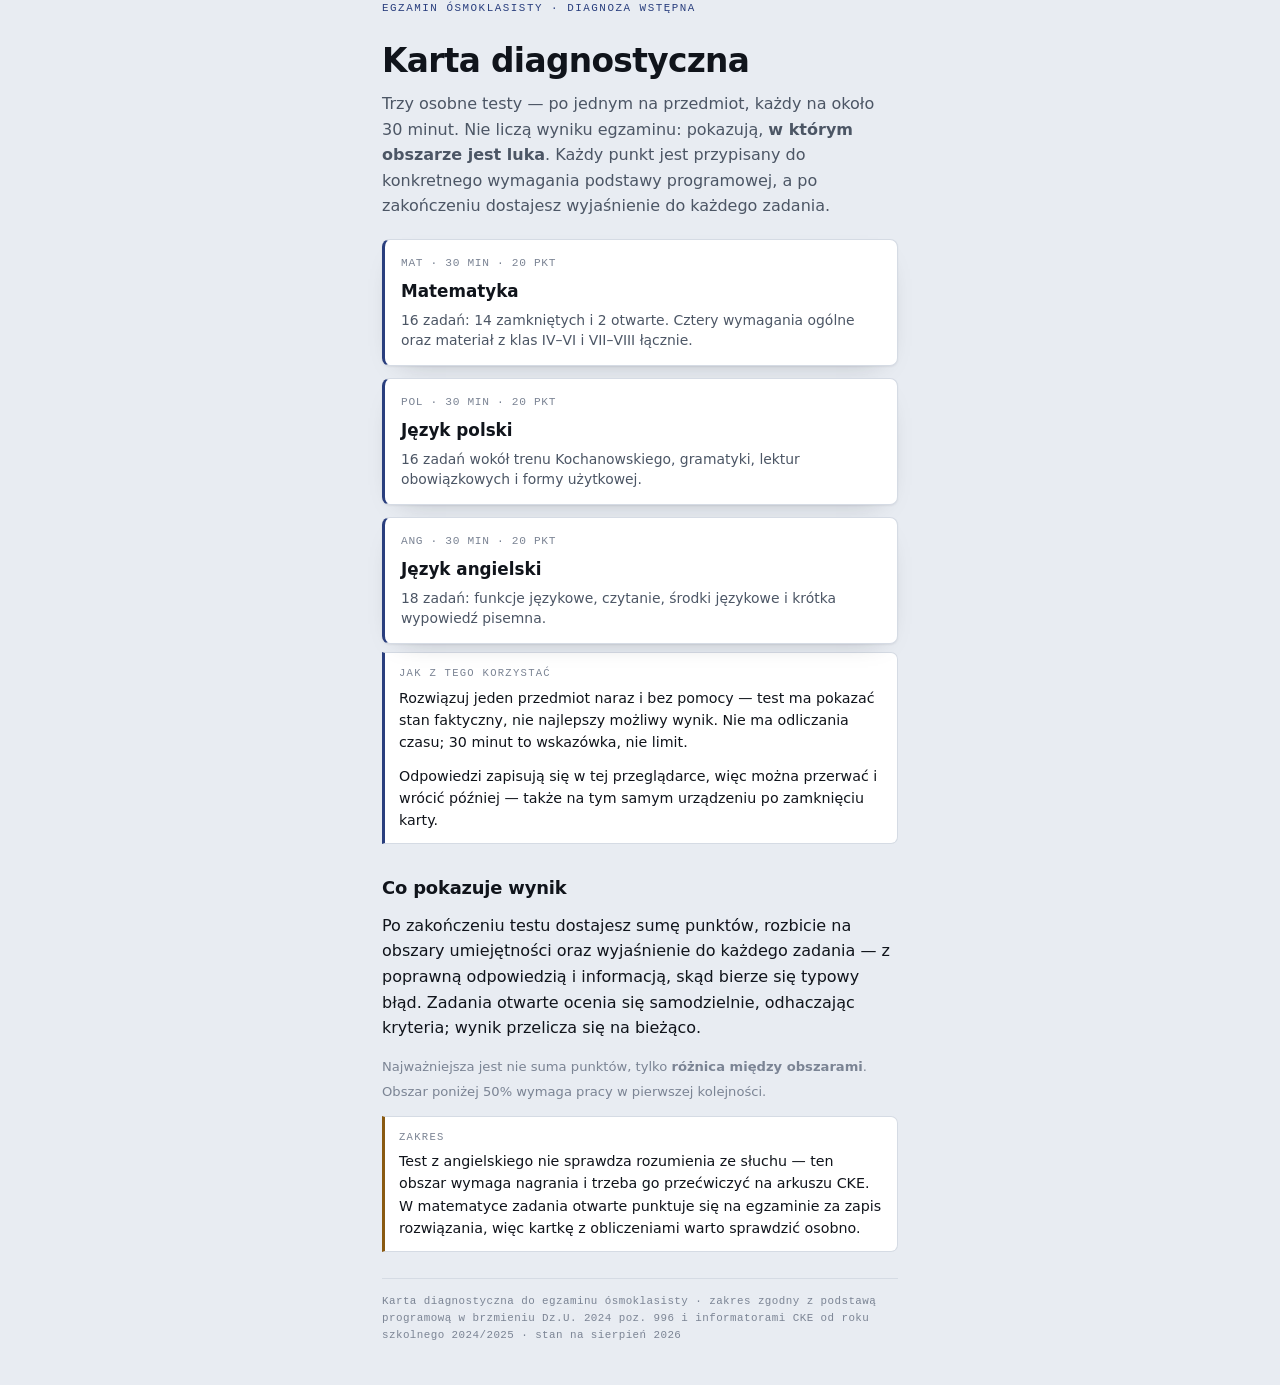
==== index.html @ 4a3c2d51 "Karta diagnostyczna E8 — trzy testy diagnostyczne Statyczna strona z trzema niezależnymi testami wst" ====
<!doctype html>
<html lang="pl">
<head>
<meta charset="utf-8">
<meta name="viewport" content="width=device-width, initial-scale=1">
<title>Karta diagnostyczna E8</title>
<meta name="description" content="Trzy krótkie testy diagnostyczne do egzaminu ósmoklasisty — matematyka, język polski, język angielski. Po 30 minut na przedmiot.">
<meta name="color-scheme" content="light dark">
<link rel="icon" href="data:image/svg+xml,%3Csvg xmlns='http://www.w3.org/2000/svg' viewBox='0 0 32 32'%3E%3Crect width='32' height='32' rx='6' fill='%232a3f7e'/%3E%3Ctext x='16' y='23' font-family='monospace' font-size='17' font-weight='700' fill='%23ffffff' text-anchor='middle'%3EE8%3C/text%3E%3C/svg%3E">
<link rel="stylesheet" href="assets/styl.css">
</head>
<body>

<div class="wrap">
<main>

  <p class="eyebrow">Egzamin ósmoklasisty · diagnoza wstępna</p>
  <h1>Karta diagnostyczna</h1>
  <p class="lede">Trzy osobne testy — po jednym na przedmiot, każdy na około 30 minut. Nie liczą wyniku egzaminu: pokazują, <b>w którym obszarze jest luka</b>. Każdy punkt jest przypisany do konkretnego wymagania podstawy programowej, a po zakończeniu dostajesz wyjaśnienie do każdego zadania.</p>

  <div class="pick">
    <a href="matematyka.html">
      <span class="meta">MAT · 30 min · 20 pkt</span>
      <span class="nm">Matematyka</span>
      <span class="desc">16 zadań: 14 zamkniętych i 2 otwarte. Cztery wymagania ogólne oraz materiał z klas IV–VI i VII–VIII łącznie.</span>
      <span class="state" data-state="mat"></span>
    </a>
    <a href="polski.html">
      <span class="meta">POL · 30 min · 20 pkt</span>
      <span class="nm">Język polski</span>
      <span class="desc">16 zadań wokół trenu Kochanowskiego, gramatyki, lektur obowiązkowych i formy użytkowej.</span>
      <span class="state" data-state="pol"></span>
    </a>
    <a href="angielski.html">
      <span class="meta">ANG · 30 min · 20 pkt</span>
      <span class="nm">Język angielski</span>
      <span class="desc">18 zadań: funkcje językowe, czytanie, środki językowe i krótka wypowiedź pisemna.</span>
      <span class="state" data-state="ang"></span>
    </a>
  </div>

  <div class="note"><span class="lbl">Jak z tego korzystać</span>
  <p>Rozwiązuj jeden przedmiot naraz i bez pomocy — test ma pokazać stan faktyczny, nie najlepszy możliwy wynik. Nie ma odliczania czasu; 30 minut to wskazówka, nie limit.</p>
  <p>Odpowiedzi zapisują się w tej przeglądarce, więc można przerwać i wrócić później — także na tym samym urządzeniu po zamknięciu karty.</p></div>

  <h2>Co pokazuje wynik</h2>
  <p>Po zakończeniu testu dostajesz sumę punktów, rozbicie na obszary umiejętności oraz wyjaśnienie do każdego zadania — z poprawną odpowiedzią i informacją, skąd bierze się typowy błąd. Zadania otwarte ocenia się samodzielnie, odhaczając kryteria; wynik przelicza się na bieżąco.</p>
  <p class="muted"><small>Najważniejsza jest nie suma punktów, tylko <b>różnica między obszarami</b>. Obszar poniżej 50% wymaga pracy w pierwszej kolejności.</small></p>

  <div class="note warn"><span class="lbl">Zakres</span>
  <p>Test z angielskiego nie sprawdza rozumienia ze słuchu — ten obszar wymaga nagrania i trzeba go przećwiczyć na arkuszu CKE. W matematyce zadania otwarte punktuje się na egzaminie za zapis rozwiązania, więc kartkę z obliczeniami warto sprawdzić osobno.</p></div>

  <div id="clrbox" hidden>
    <button class="btn ghost wide" id="clr">Wyczyść zapisane odpowiedzi</button>
  </div>

</main>

<footer>
  Karta diagnostyczna do egzaminu ósmoklasisty · zakres zgodny z podstawą programową w brzmieniu Dz.U. 2024 poz. 996 i informatorami CKE od roku szkolnego 2024/2025 · stan na sierpień 2026
</footer>
</div>

<script src="assets/index.js"></script>
</body>
</html>
---- assets/styl.css ----
/* Karta diagnostyczna E8 — arkusz wspólny dla wszystkich podstron */

:root {
  --paper:    #e8ecf2;
  --sheet:    #ffffff;
  --sheet-2:  #f3f6fa;
  --ink:      #10141b;
  --ink-2:    #4c5665;
  --ink-3:    #7b8494;
  --rule:     #d5dbe4;
  --rule-2:   #aeb8c6;
  --accent:   #2a3f7e;
  --accent-2: #e3e9f6;
  --on-accent:#ffffff;
  --ok:       #1d6a4a;
  --ok-2:     #e0efe8;
  --bad:      #a12d26;
  --bad-2:    #f8e7e5;
  --warn:     #8a5a12;
  --warn-2:   #f7edda;
  --shadow:   0 1px 2px rgba(16,20,27,.06), 0 10px 28px -20px rgba(16,20,27,.4);

  --sans: system-ui, -apple-system, "Segoe UI", Roboto, "Helvetica Neue", Arial, sans-serif;
  --serif: Georgia, "Iowan Old Style", "Palatino Linotype", "Times New Roman", serif;
  --mono: ui-monospace, "Cascadia Mono", "SFMono-Regular", Menlo, Consolas, monospace;
}

@media (prefers-color-scheme: dark) {
  :root:not([data-theme="light"]) {
    --paper:    #0e1116;
    --sheet:    #161a21;
    --sheet-2:  #1d222b;
    --ink:      #e5e9f0;
    --ink-2:    #aab3c1;
    --ink-3:    #7f8896;
    --rule:     #282e38;
    --rule-2:   #3c4450;
    --accent:   #90a6e8;
    --accent-2: #1c2436;
    --on-accent:#0e1116;
    --ok:       #6cc79a;
    --ok-2:     #14251d;
    --bad:      #e8938a;
    --bad-2:    #2c1917;
    --warn:     #d8a95d;
    --warn-2:   #2a2114;
    --shadow:   0 1px 2px rgba(0,0,0,.5), 0 10px 28px -20px rgba(0,0,0,.95);
  }
}

:root[data-theme="dark"] {
  --paper:    #0e1116;
  --sheet:    #161a21;
  --sheet-2:  #1d222b;
  --ink:      #e5e9f0;
  --ink-2:    #aab3c1;
  --ink-3:    #7f8896;
  --rule:     #282e38;
  --rule-2:   #3c4450;
  --accent:   #90a6e8;
  --accent-2: #1c2436;
  --on-accent:#0e1116;
  --ok:       #6cc79a;
  --ok-2:     #14251d;
  --bad:      #e8938a;
  --bad-2:    #2c1917;
  --warn:     #d8a95d;
  --warn-2:   #2a2114;
  --shadow:   0 1px 2px rgba(0,0,0,.5), 0 10px 28px -20px rgba(0,0,0,.95);
}

* { box-sizing: border-box; }

html { -webkit-text-size-adjust: 100%; }

body {
  margin: 0;
  background: var(--paper);
  color: var(--ink);
  font-family: var(--sans);
  font-size: 16px;
  line-height: 1.6;
  -webkit-font-smoothing: antialiased;
}

.wrap { max-width: 34rem; margin: 0 auto; padding: 0 14px 40px; }

/* ---------- topbar ---------- */

.topbar {
  position: sticky;
  top: 0;
  z-index: 20;
  background: var(--paper);
  border-bottom: 1px solid var(--rule);
}
.topbar-in {
  max-width: 34rem;
  margin: 0 auto;
  padding: 9px 14px;
  display: flex;
  align-items: center;
  gap: 12px;
  font-family: var(--mono);
  font-size: .72rem;
  letter-spacing: .06em;
  text-transform: uppercase;
  color: var(--ink-3);
}
.topbar-in .subj { color: var(--ink-2); font-weight: 600; overflow: hidden; text-overflow: ellipsis; white-space: nowrap; }
.topbar-in .spacer { flex: 1 1 auto; }
.topbar-in .cnt { font-variant-numeric: tabular-nums; color: var(--ink-2); }

.progress { height: 3px; background: var(--rule); }
.progress > i { display: block; height: 100%; background: var(--accent); width: 0; transition: width .25s ease; }

/* ---------- type ---------- */

h1 {
  font-size: clamp(1.55rem, 6vw, 2.05rem);
  line-height: 1.15;
  letter-spacing: -.02em;
  font-weight: 700;
  text-wrap: balance;
  margin: 26px 0 10px;
}
h2 { font-size: 1.12rem; font-weight: 700; letter-spacing: -.01em; margin: 30px 0 10px; text-wrap: balance; }
h3 { font-size: .95rem; font-weight: 700; margin: 20px 0 8px; }
p { margin: 0 0 12px; }
.lede { color: var(--ink-2); margin-bottom: 20px; }
.eyebrow {
  font-family: var(--mono);
  font-size: .68rem;
  letter-spacing: .14em;
  text-transform: uppercase;
  color: var(--accent);
  margin: 0 0 6px;
}
.muted { color: var(--ink-3); }
small { font-size: .82rem; }

a { color: var(--accent); }

/* powrót na stronę główną */
.crumb {
  display: inline-block;
  margin: 16px 0 0;
  font-family: var(--mono);
  font-size: .7rem;
  letter-spacing: .08em;
  text-transform: uppercase;
  text-decoration: none;
  color: var(--ink-3);
}
.crumb:hover { color: var(--accent); }
.crumb::before { content: "← "; }

/* ---------- cards ---------- */

.card {
  background: var(--sheet);
  border: 1px solid var(--rule);
  border-radius: 8px;
  padding: 16px;
  box-shadow: var(--shadow);
  margin-bottom: 12px;
}

/* wybór przedmiotu — kafle na stronie głównej */
.pick { display: grid; gap: 12px; margin: 20px 0 8px; }
.pick a {
  text-align: left;
  font: inherit;
  color: inherit;
  text-decoration: none;
  background: var(--sheet);
  border: 1px solid var(--rule);
  border-left: 3px solid var(--accent);
  border-radius: 8px;
  padding: 15px 16px;
  box-shadow: var(--shadow);
  display: grid;
  gap: 5px;
  transition: border-color .15s, transform .1s;
}
.pick a:hover { border-color: var(--rule-2); border-left-color: var(--accent); }
.pick a:active { transform: translateY(1px); }
.pick a:focus-visible { outline: 2px solid var(--accent); outline-offset: 2px; }
.pick .nm { font-weight: 700; font-size: 1.05rem; }
.pick .meta {
  font-family: var(--mono);
  font-size: .7rem;
  letter-spacing: .06em;
  text-transform: uppercase;
  color: var(--ink-3);
}
.pick .desc { font-size: .87rem; color: var(--ink-2); line-height: 1.45; }
.pick .state { font-family: var(--mono); font-size: .7rem; letter-spacing: .06em; text-transform: uppercase; color: var(--accent); }
.pick .state:empty { display: none; }

/* ---------- zadanie ---------- */

.qhead {
  display: flex;
  align-items: baseline;
  justify-content: space-between;
  gap: 12px;
  font-family: var(--mono);
  font-size: .74rem;
  letter-spacing: .06em;
  color: var(--ink-3);
  margin-bottom: 10px;
  padding-bottom: 8px;
  border-bottom: 1px solid var(--rule);
}
.qhead .area { text-transform: uppercase; overflow: hidden; text-overflow: ellipsis; white-space: nowrap; }
.qhead .pts { color: var(--ink-2); white-space: nowrap; }

.qtext { margin-bottom: 14px; }
.qtext p:last-child { margin-bottom: 0; }
.qtext .hint { font-size: .85rem; color: var(--ink-3); }
.qtext .mono {
  font-family: var(--mono);
  background: var(--sheet-2);
  padding: 11px 12px;
  border-radius: 6px;
  font-size: .95rem;
}

/* odpowiedzi — bańki jak na karcie odpowiedzi */
.opts { display: grid; gap: 8px; list-style: none; margin: 0; padding: 0; }
.opt {
  display: grid;
  grid-template-columns: 26px 1fr;
  gap: 11px;
  align-items: start;
  padding: 11px 12px;
  border: 1px solid var(--rule);
  border-radius: 6px;
  background: var(--sheet-2);
  cursor: pointer;
  transition: border-color .12s, background .12s;
}
.opt:hover { border-color: var(--rule-2); }
.opt input { position: absolute; opacity: 0; pointer-events: none; }
.bub {
  width: 24px; height: 24px;
  border: 1.5px solid var(--rule-2);
  border-radius: 50%;
  display: grid;
  place-items: center;
  font-family: var(--mono);
  font-size: .78rem;
  color: var(--ink-3);
  background: var(--sheet);
  transition: background .12s, color .12s, border-color .12s;
}
.opt .txt { line-height: 1.45; padding-top: 1px; }
.opt.on { border-color: var(--accent); background: var(--accent-2); }
.opt.on .bub { background: var(--accent); border-color: var(--accent); color: var(--on-accent); font-weight: 700; }
.opt:focus-within { outline: 2px solid var(--accent); outline-offset: 2px; }

/* pola tekstowe */
.field {
  width: 100%;
  font: inherit;
  font-family: var(--mono);
  font-size: .95rem;
  color: var(--ink);
  background: var(--sheet-2);
  border: 1px solid var(--rule-2);
  border-radius: 6px;
  padding: 11px 12px;
}
textarea.field { font-family: var(--sans); line-height: 1.55; min-height: 130px; resize: vertical; }
.field:focus { outline: 2px solid var(--accent); outline-offset: 1px; border-color: var(--accent); }
.field::placeholder { color: var(--ink-3); }

/* tekst źródłowy */
.passage {
  background: var(--sheet-2);
  border: 1px solid var(--rule);
  border-radius: 8px;
  margin-bottom: 12px;
  overflow: hidden;
}
.passage > summary {
  cursor: pointer;
  padding: 11px 14px;
  font-family: var(--mono);
  font-size: .72rem;
  letter-spacing: .08em;
  text-transform: uppercase;
  color: var(--accent);
  list-style: none;
}
.passage > summary::-webkit-details-marker { display: none; }
.passage > summary::before { content: "\25B8  "; }
.passage[open] > summary::before { content: "\25BE  "; }
.passage .body { padding: 0 16px 14px; font-family: var(--serif); font-size: .97rem; line-height: 1.65; }
.passage .body p { margin: 0 0 10px; }
.passage .verse { white-space: pre-line; margin: 0 0 10px; }
.passage .gloss { font-family: var(--sans); font-size: .8rem; color: var(--ink-3); line-height: 1.5; border-top: 1px solid var(--rule); padding-top: 10px; }
.passage .src { font-family: var(--mono); font-size: .7rem; color: var(--ink-3); letter-spacing: .04em; }

/* ---------- nawigacja ---------- */

.nav { display: flex; gap: 10px; margin-top: 16px; }
.btn {
  font: inherit;
  font-weight: 600;
  border-radius: 7px;
  padding: 13px 16px;
  cursor: pointer;
  border: 1px solid var(--rule-2);
  background: var(--sheet);
  color: var(--ink);
  transition: transform .1s, border-color .12s;
}
.btn:active { transform: translateY(1px); }
.btn:focus-visible { outline: 2px solid var(--accent); outline-offset: 2px; }
.btn.primary { background: var(--accent); border-color: var(--accent); color: var(--on-accent); flex: 1 1 auto; }
.btn.ghost { background: transparent; }
.btn[disabled] { opacity: .4; cursor: not-allowed; }
.btn.wide { width: 100%; }

.jump { display: flex; flex-wrap: wrap; gap: 5px; margin-top: 14px; }
.jump button {
  font-family: var(--mono);
  font-size: .74rem;
  width: 30px; height: 30px;
  border-radius: 5px;
  border: 1px solid var(--rule);
  background: var(--sheet);
  color: var(--ink-3);
  cursor: pointer;
  padding: 0;
}
.jump button.done { background: var(--accent-2); border-color: var(--accent); color: var(--accent); font-weight: 700; }
.jump button.cur { outline: 2px solid var(--accent); outline-offset: 1px; }

/* ---------- wyniki ---------- */

.score {
  display: grid;
  grid-template-columns: auto 1fr;
  gap: 18px;
  align-items: center;
  background: var(--sheet);
  border: 1px solid var(--rule);
  border-radius: 8px;
  padding: 18px;
  box-shadow: var(--shadow);
  margin-bottom: 14px;
}
.score .big { font-family: var(--mono); font-size: 2.5rem; line-height: 1; font-variant-numeric: tabular-nums; letter-spacing: -.03em; }
.score .of { color: var(--ink-3); font-size: 1.1rem; }
.score .pct { font-family: var(--mono); font-size: .9rem; color: var(--ink-2); margin-top: 4px; }
.score .verdict { font-size: .89rem; color: var(--ink-2); line-height: 1.5; }

.bars { display: grid; gap: 11px; margin-bottom: 8px; }
.bar .lab { display: flex; justify-content: space-between; gap: 10px; font-size: .86rem; margin-bottom: 4px; }
.bar .lab b { font-family: var(--mono); font-variant-numeric: tabular-nums; white-space: nowrap; }
.bar .track { height: 8px; background: var(--sheet-2); border: 1px solid var(--rule); border-radius: 3px; overflow: hidden; }
.bar .fill { height: 100%; background: var(--accent); }
.bar.good .fill { background: var(--ok); }
.bar.good .lab b { color: var(--ok); }
.bar.low .fill { background: var(--bad); }
.bar.low .lab b { color: var(--bad); }

.rev { border: 1px solid var(--rule); border-radius: 8px; background: var(--sheet); margin-bottom: 10px; overflow: hidden; }
.rev > summary {
  cursor: pointer;
  padding: 12px 14px;
  display: grid;
  grid-template-columns: 26px 1fr auto;
  gap: 10px;
  align-items: center;
  list-style: none;
}
.rev > summary::-webkit-details-marker { display: none; }
.rev .mark {
  width: 24px; height: 24px; border-radius: 50%;
  display: grid; place-items: center;
  font-family: var(--mono); font-size: .8rem; font-weight: 700;
}
.rev .mark.y { background: var(--ok-2); color: var(--ok); }
.rev .mark.n { background: var(--bad-2); color: var(--bad); }
.rev .mark.s { background: var(--warn-2); color: var(--warn); }
.rev .ttl { font-size: .88rem; line-height: 1.4; overflow: hidden; text-overflow: ellipsis; display: -webkit-box; -webkit-line-clamp: 2; -webkit-box-orient: vertical; }
.rev .sc { font-family: var(--mono); font-size: .78rem; color: var(--ink-3); white-space: nowrap; }
.rev .detail { padding: 12px 14px 14px; border-top: 1px solid var(--rule); font-size: .9rem; }
.rev .detail .row { margin-bottom: 8px; }
.rev .detail .k { font-family: var(--mono); font-size: .68rem; letter-spacing: .1em; text-transform: uppercase; color: var(--ink-3); display: block; margin-bottom: 2px; }
.rev .detail .good { color: var(--ok); font-weight: 600; }
.rev .detail .wrong { color: var(--bad); font-weight: 600; text-decoration: line-through; text-decoration-thickness: 1px; }
.rev .detail .model { font-family: var(--serif); line-height: 1.6; }
.rev .why { background: var(--sheet-2); border-left: 3px solid var(--accent); border-radius: 0 5px 5px 0; padding: 10px 12px; line-height: 1.5; }

.crit { display: grid; gap: 7px; margin: 10px 0 4px; }
.crit label {
  display: grid;
  grid-template-columns: 22px 1fr;
  gap: 10px;
  align-items: start;
  font-size: .87rem;
  line-height: 1.45;
  padding: 9px 11px;
  border: 1px solid var(--rule);
  border-radius: 6px;
  background: var(--sheet-2);
  cursor: pointer;
}
.crit label.on { border-color: var(--ok); background: var(--ok-2); }
.crit input { width: 20px; height: 20px; accent-color: var(--accent); margin: 0; }

.note {
  background: var(--sheet);
  border: 1px solid var(--rule);
  border-left: 3px solid var(--accent);
  border-radius: 0 7px 7px 0;
  padding: 12px 14px;
  margin-bottom: 12px;
  font-size: .89rem;
  line-height: 1.55;
}
.note.warn { border-left-color: var(--warn); }
.note .lbl {
  display: block;
  font-family: var(--mono);
  font-size: .66rem;
  letter-spacing: .12em;
  text-transform: uppercase;
  color: var(--ink-3);
  margin-bottom: 5px;
}
.note p:last-child { margin-bottom: 0; }

.facts { list-style: none; margin: 0 0 16px; padding: 0; display: grid; gap: 1px; background: var(--rule); border: 1px solid var(--rule); border-radius: 7px; overflow: hidden; }
.facts li { background: var(--sheet); padding: 10px 13px; display: flex; justify-content: space-between; gap: 12px; font-size: .88rem; }
.facts li span { color: var(--ink-3); }
.facts li b { font-family: var(--mono); font-size: .82rem; text-align: right; }

footer { margin-top: 26px; padding-top: 14px; border-top: 1px solid var(--rule); font-family: var(--mono); font-size: .68rem; letter-spacing: .04em; color: var(--ink-3); line-height: 1.6; }

.hide { display: none !important; }

@media (prefers-reduced-motion: reduce) {
  * { transition: none !important; animation: none !important; }
}
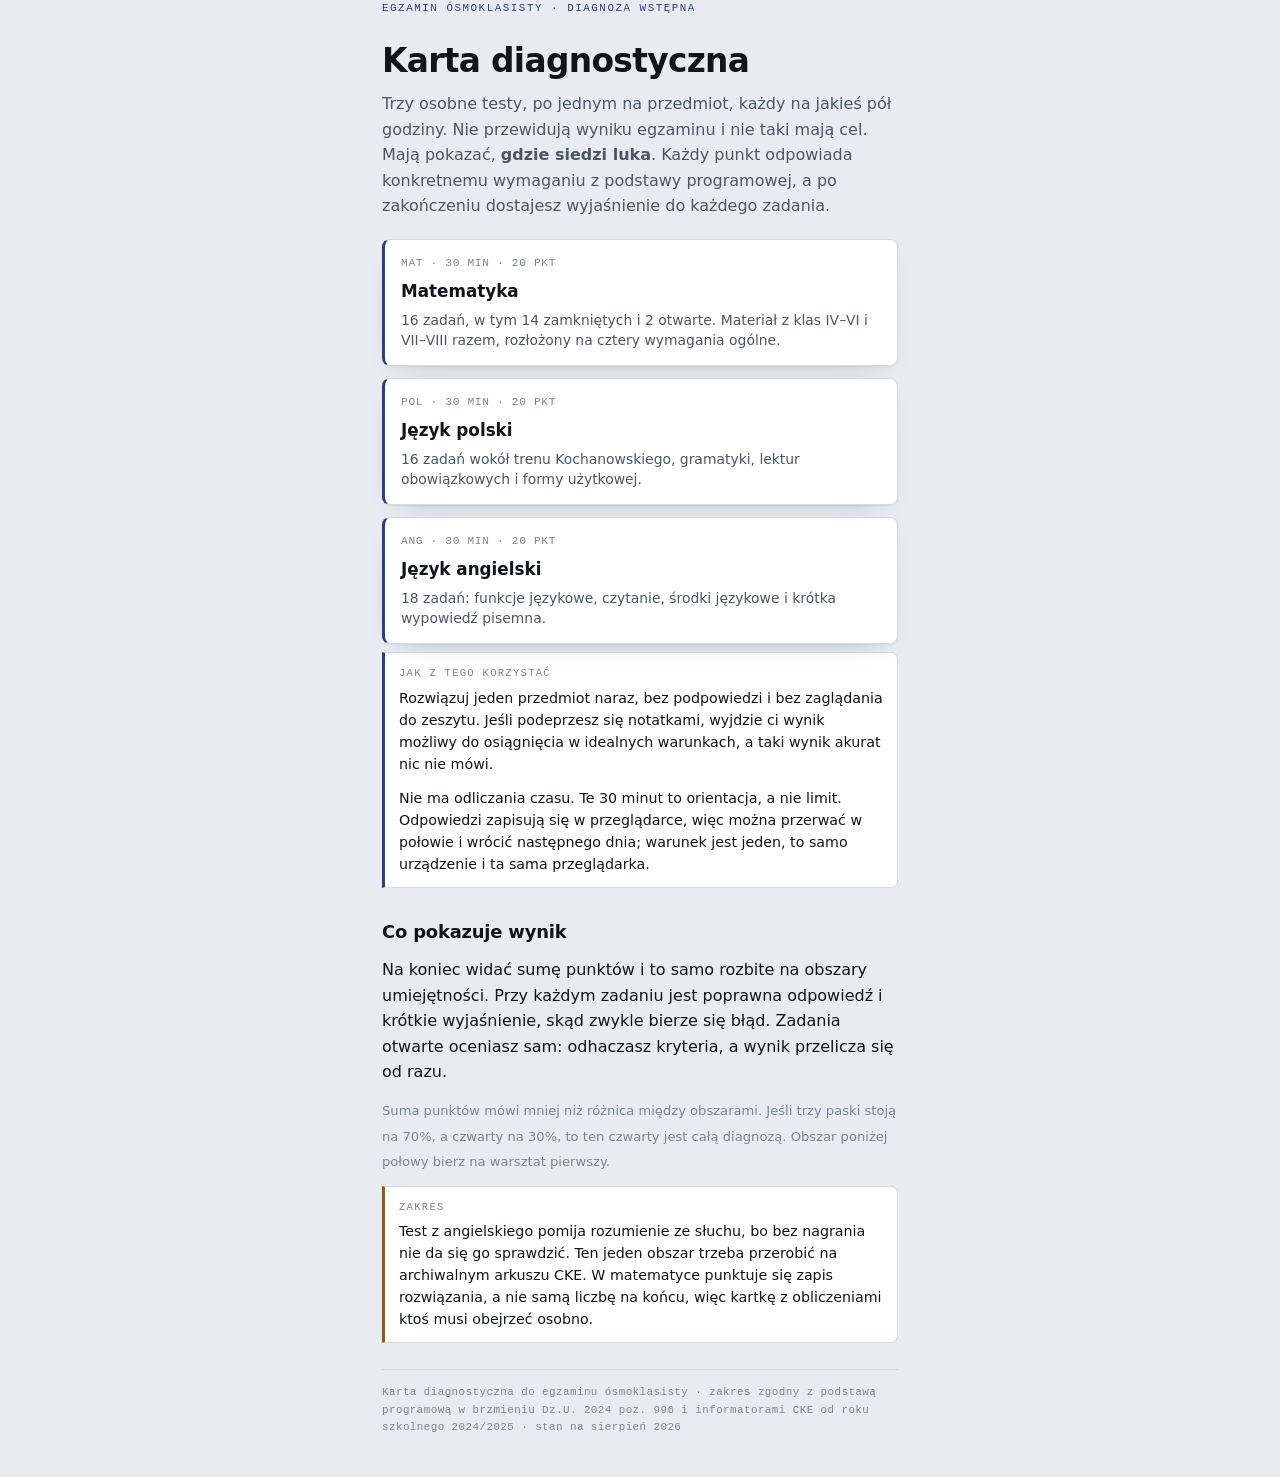
==== commit 39d1a5a5: "Redakcja tekstów: usunięcie znamion pisania przez AI Przepisane wszystkie teksty widoczne dla użytko" ====
--- a/index.html
+++ b/index.html
@@ -4,7 +4,7 @@
 <meta charset="utf-8">
 <meta name="viewport" content="width=device-width, initial-scale=1">
 <title>Karta diagnostyczna E8</title>
-<meta name="description" content="Trzy krótkie testy diagnostyczne do egzaminu ósmoklasisty — matematyka, język polski, język angielski. Po 30 minut na przedmiot.">
+<meta name="description" content="Trzy krótkie testy diagnostyczne do egzaminu ósmoklasisty: matematyka, język polski, język angielski. Po 30 minut na przedmiot.">
 <meta name="color-scheme" content="light dark">
 <link rel="icon" href="data:image/svg+xml,%3Csvg xmlns='http://www.w3.org/2000/svg' viewBox='0 0 32 32'%3E%3Crect width='32' height='32' rx='6' fill='%232a3f7e'/%3E%3Ctext x='16' y='23' font-family='monospace' font-size='17' font-weight='700' fill='%23ffffff' text-anchor='middle'%3EE8%3C/text%3E%3C/svg%3E">
 <link rel="stylesheet" href="assets/styl.css">
@@ -16,13 +16,13 @@
 
   <p class="eyebrow">Egzamin ósmoklasisty · diagnoza wstępna</p>
   <h1>Karta diagnostyczna</h1>
-  <p class="lede">Trzy osobne testy — po jednym na przedmiot, każdy na około 30 minut. Nie liczą wyniku egzaminu: pokazują, <b>w którym obszarze jest luka</b>. Każdy punkt jest przypisany do konkretnego wymagania podstawy programowej, a po zakończeniu dostajesz wyjaśnienie do każdego zadania.</p>
+  <p class="lede">Trzy osobne testy, po jednym na przedmiot, każdy na jakieś pół godziny. Nie przewidują wyniku egzaminu i nie taki mają cel. Mają pokazać, <b>gdzie siedzi luka</b>. Każdy punkt odpowiada konkretnemu wymaganiu z podstawy programowej, a po zakończeniu dostajesz wyjaśnienie do każdego zadania.</p>
 
   <div class="pick">
     <a href="matematyka.html">
       <span class="meta">MAT · 30 min · 20 pkt</span>
       <span class="nm">Matematyka</span>
-      <span class="desc">16 zadań: 14 zamkniętych i 2 otwarte. Cztery wymagania ogólne oraz materiał z klas IV–VI i VII–VIII łącznie.</span>
+      <span class="desc">16 zadań, w tym 14 zamkniętych i 2 otwarte. Materiał z klas IV–VI i VII–VIII razem, rozłożony na cztery wymagania ogólne.</span>
       <span class="state" data-state="mat"></span>
     </a>
     <a href="polski.html">
@@ -40,15 +40,15 @@
   </div>
 
   <div class="note"><span class="lbl">Jak z tego korzystać</span>
-  <p>Rozwiązuj jeden przedmiot naraz i bez pomocy — test ma pokazać stan faktyczny, nie najlepszy możliwy wynik. Nie ma odliczania czasu; 30 minut to wskazówka, nie limit.</p>
-  <p>Odpowiedzi zapisują się w tej przeglądarce, więc można przerwać i wrócić później — także na tym samym urządzeniu po zamknięciu karty.</p></div>
+  <p>Rozwiązuj jeden przedmiot naraz, bez podpowiedzi i bez zaglądania do zeszytu. Jeśli podeprzesz się notatkami, wyjdzie ci wynik możliwy do osiągnięcia w idealnych warunkach, a taki wynik akurat nic nie mówi.</p>
+  <p>Nie ma odliczania czasu. Te 30 minut to orientacja, a nie limit. Odpowiedzi zapisują się w przeglądarce, więc można przerwać w połowie i wrócić następnego dnia; warunek jest jeden, to samo urządzenie i ta sama przeglądarka.</p></div>
 
   <h2>Co pokazuje wynik</h2>
-  <p>Po zakończeniu testu dostajesz sumę punktów, rozbicie na obszary umiejętności oraz wyjaśnienie do każdego zadania — z poprawną odpowiedzią i informacją, skąd bierze się typowy błąd. Zadania otwarte ocenia się samodzielnie, odhaczając kryteria; wynik przelicza się na bieżąco.</p>
-  <p class="muted"><small>Najważniejsza jest nie suma punktów, tylko <b>różnica między obszarami</b>. Obszar poniżej 50% wymaga pracy w pierwszej kolejności.</small></p>
+  <p>Na koniec widać sumę punktów i to samo rozbite na obszary umiejętności. Przy każdym zadaniu jest poprawna odpowiedź i krótkie wyjaśnienie, skąd zwykle bierze się błąd. Zadania otwarte oceniasz sam: odhaczasz kryteria, a wynik przelicza się od razu.</p>
+  <p class="muted"><small>Suma punktów mówi mniej niż różnica między obszarami. Jeśli trzy paski stoją na 70%, a czwarty na 30%, to ten czwarty jest całą diagnozą. Obszar poniżej połowy bierz na warsztat pierwszy.</small></p>
 
   <div class="note warn"><span class="lbl">Zakres</span>
-  <p>Test z angielskiego nie sprawdza rozumienia ze słuchu — ten obszar wymaga nagrania i trzeba go przećwiczyć na arkuszu CKE. W matematyce zadania otwarte punktuje się na egzaminie za zapis rozwiązania, więc kartkę z obliczeniami warto sprawdzić osobno.</p></div>
+  <p>Test z angielskiego pomija rozumienie ze słuchu, bo bez nagrania nie da się go sprawdzić. Ten jeden obszar trzeba przerobić na archiwalnym arkuszu CKE. W matematyce punktuje się zapis rozwiązania, a nie samą liczbę na końcu, więc kartkę z obliczeniami ktoś musi obejrzeć osobno.</p></div>
 
   <div id="clrbox" hidden>
     <button class="btn ghost wide" id="clr">Wyczyść zapisane odpowiedzi</button>
--- a/assets/styl.css
+++ b/assets/styl.css
@@ -1,4 +1,4 @@
-/* Karta diagnostyczna E8 — arkusz wspólny dla wszystkich podstron */
+/* Karta diagnostyczna E8, arkusz wspólny dla wszystkich podstron */
 
 :root {
   --paper:    #e8ecf2;
@@ -166,7 +166,7 @@
   margin-bottom: 12px;
 }
 
-/* wybór przedmiotu — kafle na stronie głównej */
+/* wybór przedmiotu, kafle na stronie głównej */
 .pick { display: grid; gap: 12px; margin: 20px 0 8px; }
 .pick a {
   text-align: left;
@@ -227,7 +227,7 @@
   font-size: .95rem;
 }
 
-/* odpowiedzi — bańki jak na karcie odpowiedzi */
+/* odpowiedzi, bańki jak na karcie odpowiedzi */
 .opts { display: grid; gap: 8px; list-style: none; margin: 0; padding: 0; }
 .opt {
   display: grid;
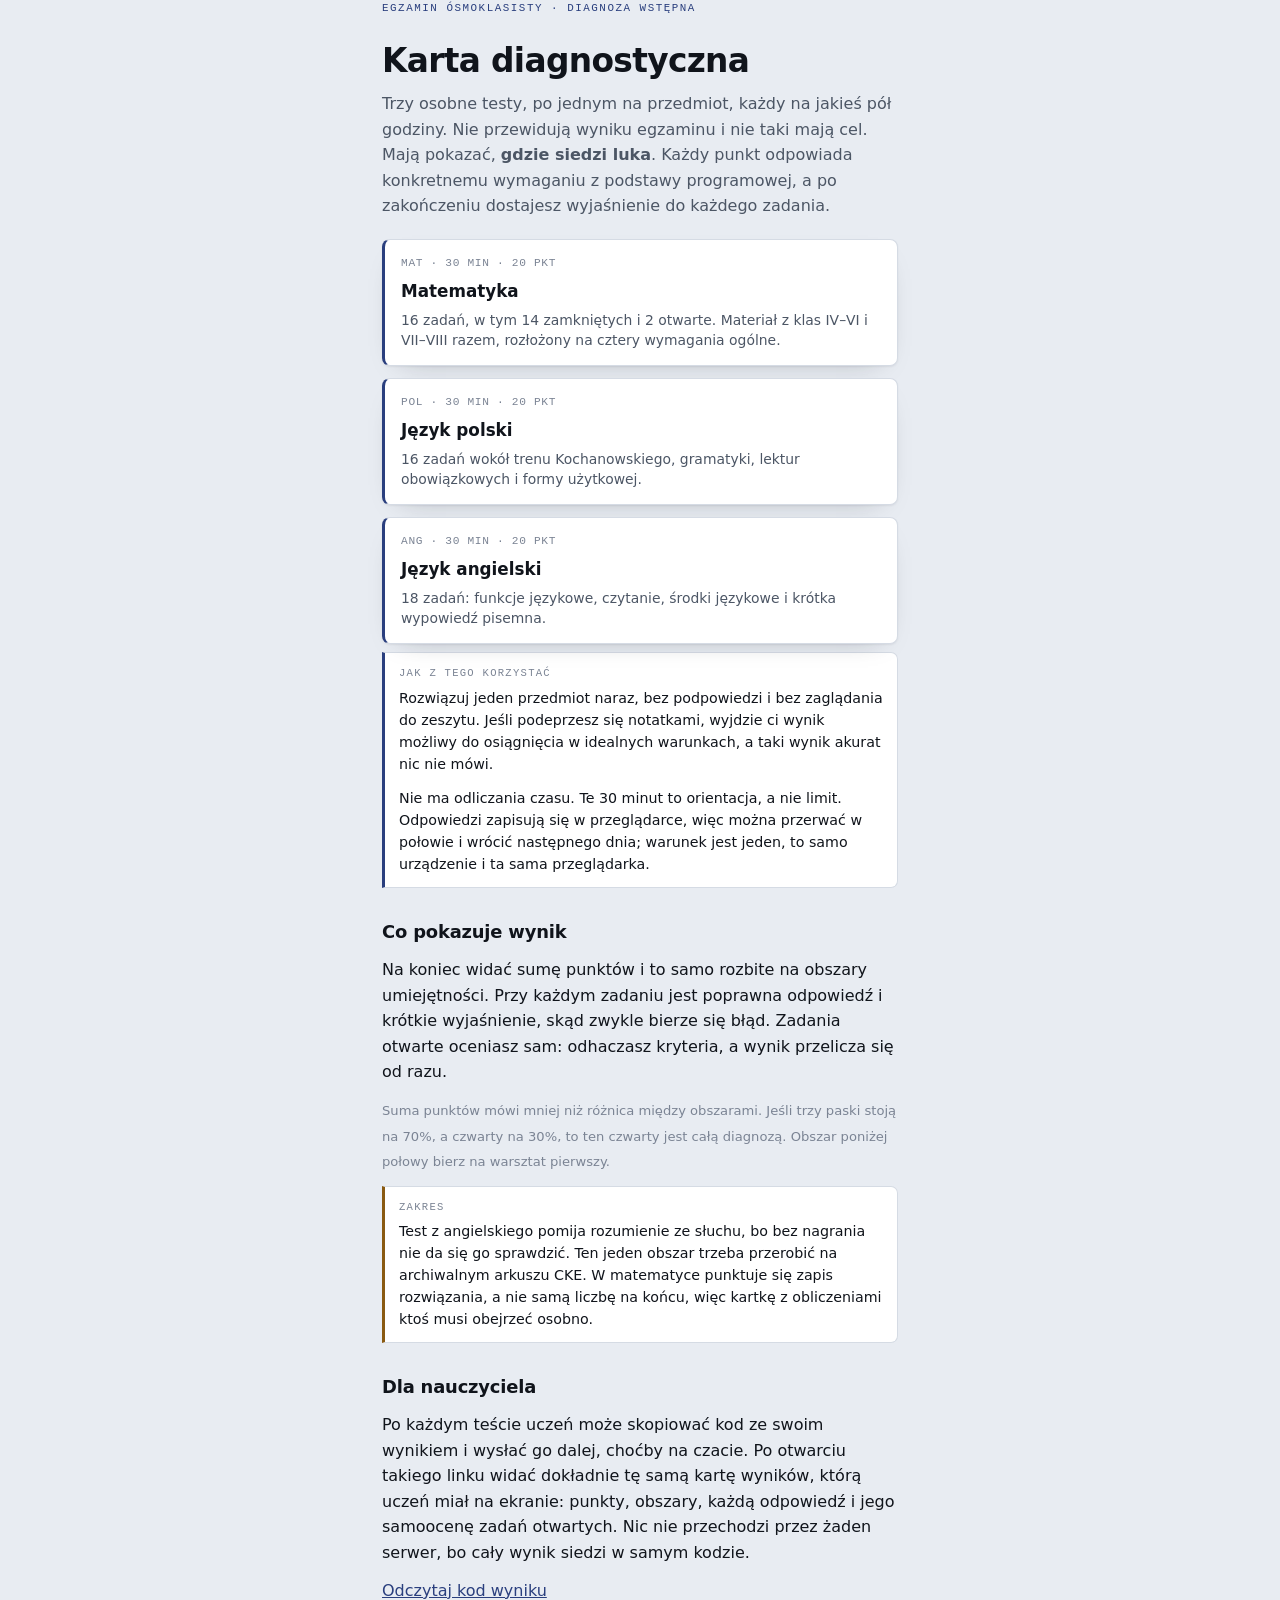
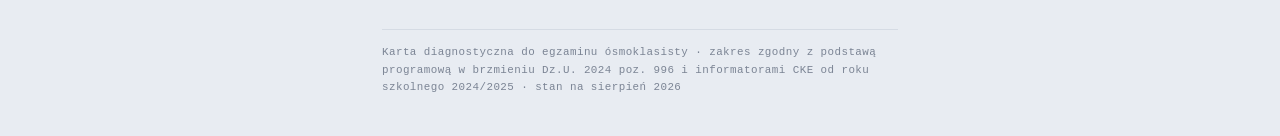
==== commit 0e311270: "Kod wyniku: uczeń wysyła, nauczyciel odczytuje Pod kartą wyników uczeń może podpisać się imieniem i " ====
--- a/index.html
+++ b/index.html
@@ -50,6 +50,10 @@
   <div class="note warn"><span class="lbl">Zakres</span>
   <p>Test z angielskiego pomija rozumienie ze słuchu, bo bez nagrania nie da się go sprawdzić. Ten jeden obszar trzeba przerobić na archiwalnym arkuszu CKE. W matematyce punktuje się zapis rozwiązania, a nie samą liczbę na końcu, więc kartkę z obliczeniami ktoś musi obejrzeć osobno.</p></div>
 
+  <h2>Dla nauczyciela</h2>
+  <p>Po każdym teście uczeń może skopiować kod ze swoim wynikiem i wysłać go dalej, choćby na czacie. Po otwarciu takiego linku widać dokładnie tę samą kartę wyników, którą uczeń miał na ekranie: punkty, obszary, każdą odpowiedź i jego samoocenę zadań otwartych. Nic nie przechodzi przez żaden serwer, bo cały wynik siedzi w samym kodzie.</p>
+  <p><a href="wynik.html">Odczytaj kod wyniku</a></p>
+
   <div id="clrbox" hidden>
     <button class="btn ghost wide" id="clr">Wyczyść zapisane odpowiedzi</button>
   </div>
--- a/assets/styl.css
+++ b/assets/styl.css
@@ -276,7 +276,7 @@
 .field:focus { outline: 2px solid var(--accent); outline-offset: 1px; border-color: var(--accent); }
 .field::placeholder { color: var(--ink-3); }
 
-/* tekst źródłowy */
+/* tekst źródłowy: stale widoczny nad zadaniem */
 .passage {
   background: var(--sheet-2);
   border: 1px solid var(--rule);
@@ -284,21 +284,27 @@
   margin-bottom: 12px;
   overflow: hidden;
 }
-.passage > summary {
-  cursor: pointer;
-  padding: 11px 14px;
+.passage .hdr {
+  padding: 10px 14px;
   font-family: var(--mono);
   font-size: .72rem;
   letter-spacing: .08em;
   text-transform: uppercase;
   color: var(--accent);
-  list-style: none;
-}
-.passage > summary::-webkit-details-marker { display: none; }
-.passage > summary::before { content: "\25B8  "; }
-.passage[open] > summary::before { content: "\25BE  "; }
-.passage .body { padding: 0 16px 14px; font-family: var(--serif); font-size: .97rem; line-height: 1.65; }
+  border-bottom: 1px solid var(--rule);
+}
+.passage .body {
+  padding: 12px 16px 14px;
+  font-family: var(--serif);
+  font-size: .97rem;
+  line-height: 1.65;
+  max-height: 44vh;
+  overflow-y: auto;
+  overscroll-behavior: contain;
+}
+.passage .body:focus-visible { outline: 2px solid var(--accent); outline-offset: -2px; }
 .passage .body p { margin: 0 0 10px; }
+.passage .body > :last-child { margin-bottom: 0; }
 .passage .verse { white-space: pre-line; margin: 0 0 10px; }
 .passage .gloss { font-family: var(--sans); font-size: .8rem; color: var(--ink-3); line-height: 1.5; border-top: 1px solid var(--rule); padding-top: 10px; }
 .passage .src { font-family: var(--mono); font-size: .7rem; color: var(--ink-3); letter-spacing: .04em; }
@@ -436,6 +442,25 @@
 }
 .note p:last-child { margin-bottom: 0; }
 
+/* kod wyniku do wysłania nauczycielowi */
+.codebox {
+  margin-top: 10px;
+  padding: 10px 12px;
+  border: 1px dashed var(--rule-2);
+  border-radius: 6px;
+  background: var(--sheet-2);
+  color: var(--ink-2);
+  font-family: var(--mono);
+  font-size: .68rem;
+  line-height: 1.5;
+  word-break: break-all;
+  max-height: 6.5rem;
+  overflow-y: auto;
+  overscroll-behavior: contain;
+  -webkit-user-select: all;
+  user-select: all;
+}
+
 .facts { list-style: none; margin: 0 0 16px; padding: 0; display: grid; gap: 1px; background: var(--rule); border: 1px solid var(--rule); border-radius: 7px; overflow: hidden; }
 .facts li { background: var(--sheet); padding: 10px 13px; display: flex; justify-content: space-between; gap: 12px; font-size: .88rem; }
 .facts li span { color: var(--ink-3); }
